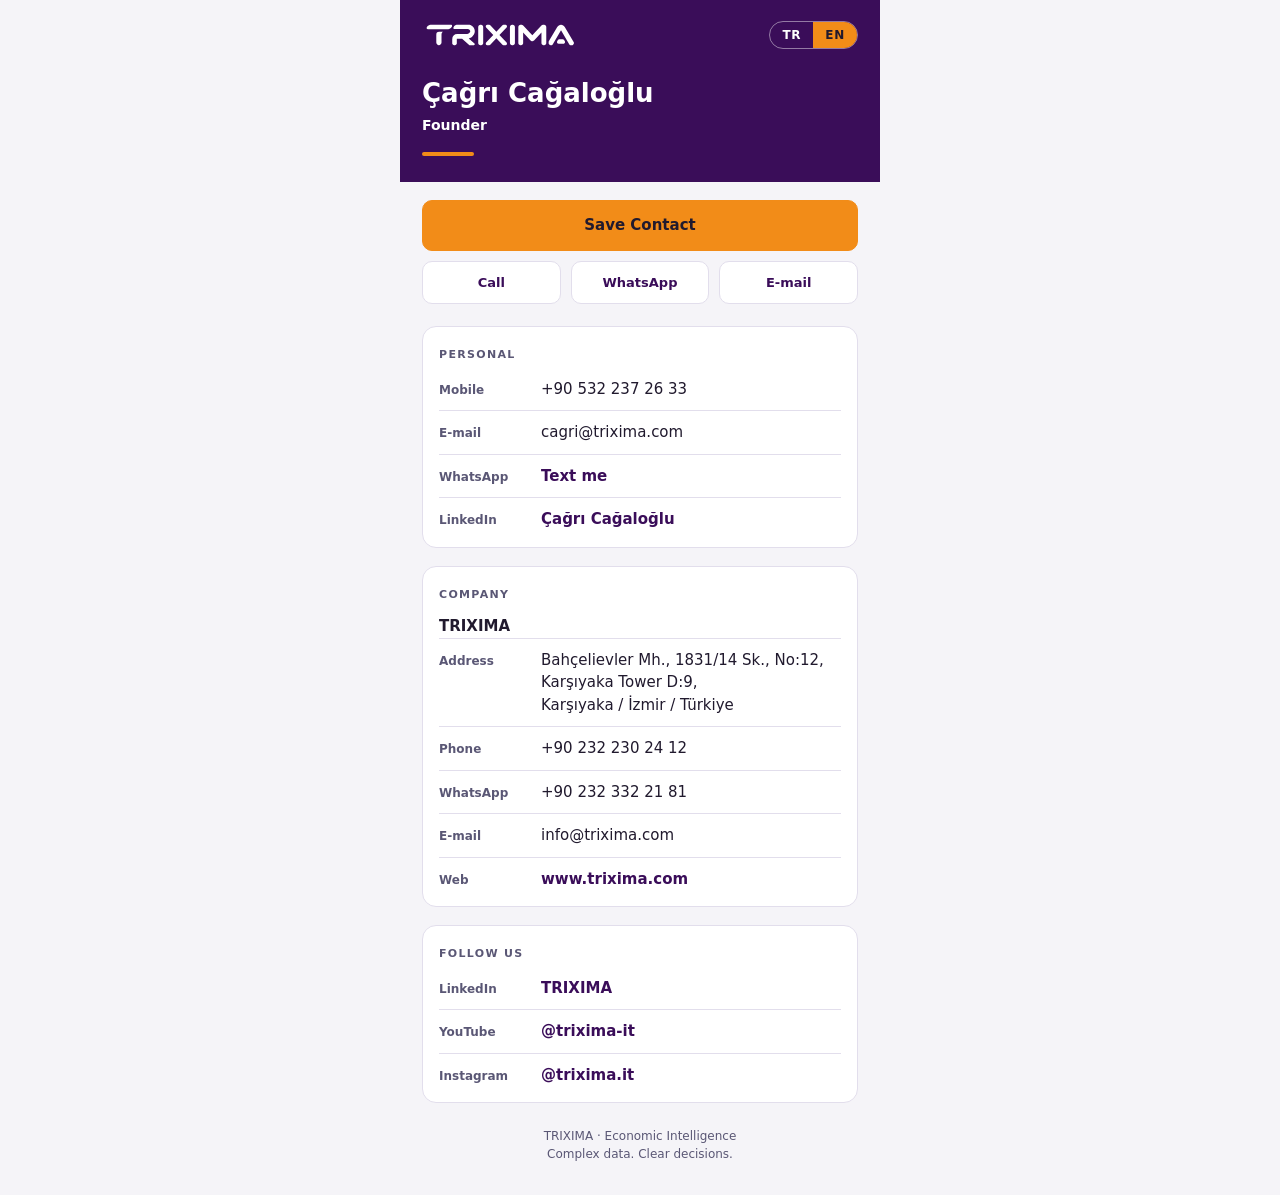
==== cc/index.html @ 0c53643c "Add /cc digital business card page, vCard and card QR Co-Authored-By: Claude Sonnet 5.5 <noreply@ant" ====
<!doctype html>
<html lang="tr">
<head>
<meta charset="utf-8">
<meta name="viewport" content="width=device-width, initial-scale=1, viewport-fit=cover">
<title>Çağrı Cağaloğlu | TRIXIMA</title>
<meta name="description" content="Çağrı Cağaloğlu, TRIXIMA dijital kartviziti.">
<meta name="robots" content="noindex, nofollow, noimageindex, noarchive, nosnippet, notranslate">
<meta name="googlebot" content="noindex, nofollow, noimageindex, noarchive, nosnippet">
<meta name="referrer" content="no-referrer">
<meta name="theme-color" content="#3A0D59">
<link rel="icon" href="../assets/favicon.svg" type="image/svg+xml">
<link rel="apple-touch-icon" href="../assets/apple-touch-icon.png">
<style>
:root{--purple:#3A0D59;--orange:#F28C18;--teal:#19B0A4;--bg:#F5F4F8;--card:#FFFFFF;--ink:#211A2E;--slate:#5A5775;--line:#E2DEEC;--link:#3A0D59;color-scheme:light}
@media (prefers-color-scheme:dark){:root{--bg:#150B20;--card:#22152F;--ink:#F1EEF6;--slate:#B9B2CC;--line:#3A2A4D;--link:#E4D6F2;color-scheme:dark}}
*{box-sizing:border-box;margin:0}
body{background:var(--bg);color:var(--ink);font:15px/1.5 system-ui,-apple-system,"Segoe UI",Roboto,Helvetica,Arial,sans-serif;padding-bottom:env(safe-area-inset-bottom,0)}
.wrap{max-width:480px;margin:0 auto;padding:0 0 32px}
header{background:var(--purple);color:#fff;padding:calc(20px + env(safe-area-inset-top,0)) 22px 26px;position:relative}
.top{display:flex;justify-content:space-between;align-items:center;gap:12px}
header img{height:30px;width:auto;display:block}
.lang{display:flex;border:1px solid rgba(255,255,255,.45);border-radius:999px;overflow:hidden}
.lang button{font:600 12px system-ui,sans-serif;letter-spacing:.06em;color:#fff;background:none;border:0;padding:6px 12px;cursor:pointer}
.lang button[aria-pressed="true"]{background:var(--orange);color:#211A2E}
h1{font-size:26px;line-height:1.2;margin-top:28px;font-weight:700}
.role{margin-top:6px;font-size:14px;color:#E4D6F2}
.role b{color:#fff;font-weight:600}
.bar{height:4px;background:var(--orange);width:52px;border-radius:2px;margin-top:16px}
.actions{display:grid;grid-template-columns:repeat(3,1fr);gap:10px;padding:18px 22px 4px}
.actions a{display:block;text-align:center;text-decoration:none;font-weight:600;font-size:13px;padding:11px 6px;border-radius:10px;border:1px solid var(--line);background:var(--card);color:var(--link)}
.actions a.main{grid-column:1/-1;background:var(--orange);border-color:var(--orange);color:#211A2E;font-size:15px;padding:13px}
section{margin:18px 22px 0;background:var(--card);border:1px solid var(--line);border-radius:14px;padding:6px 16px}
h2{font-size:11px;letter-spacing:.12em;text-transform:uppercase;color:var(--slate);margin:14px 0 4px;font-weight:700}
.row{display:grid;grid-template-columns:92px 1fr;gap:10px;padding:10px 0;border-top:1px solid var(--line);align-items:baseline}
.row:first-of-type{border-top:0}
.row>span{font-size:12px;font-weight:700;color:var(--slate)}
.row a,.row div{color:var(--ink);text-decoration:none;overflow-wrap:anywhere}
.row a.lk{color:var(--link);font-weight:600}
.co{font-weight:700;padding-top:8px}
footer{text-align:center;color:var(--slate);font-size:12px;margin:24px 22px 0}
[data-l]{display:none}
html[lang=tr] [data-l=tr],html[lang=en] [data-l=en]{display:revert}
a:focus-visible,button:focus-visible{outline:3px solid var(--orange);outline-offset:2px}
</style>
</head>
<body>
<div class="wrap">
<header>
  <div class="top">
    <a href="https://trixima.com/"><img src="../assets/logo-white.svg" alt="TRIXIMA"></a>
    <div class="lang" role="group" aria-label="Language"><button id="b-tr" aria-pressed="true">TR</button><button id="b-en" aria-pressed="false">EN</button></div>
  </div>
  <h1>Çağrı Cağaloğlu</h1>
  <div class="role"><b>Founder</b> <span data-l="tr">· Kurucu</span></div>
  <div class="bar"></div>
</header>

<div class="actions">
  <a class="main" href="../assets/cc.vcf"><span data-l="tr">Kişiyi Kaydet</span><span data-l="en">Save Contact</span></a>
  <a href="tel:+905322372633"><span data-l="tr">Ara</span><span data-l="en">Call</span></a>
  <a href="https://wa.me/905322372633">WhatsApp</a>
  <a href="mailto:cagri@trixima.com">E-mail</a>
</div>

<section>
  <h2><span data-l="tr">Kişisel</span><span data-l="en">Personal</span></h2>
  <div class="row"><span>Mobile</span><a href="tel:+905322372633">+90 532 237 26 33</a></div>
  <div class="row"><span>E-mail</span><a href="mailto:cagri@trixima.com">cagri@trixima.com</a></div>
  <div class="row"><span>WhatsApp</span><a class="lk" href="https://wa.me/905322372633"><span data-l="tr">Mesaj gönder</span><span data-l="en">Text me</span></a></div>
  <div class="row"><span>LinkedIn</span><a class="lk" href="https://www.linkedin.com/in/cagricc">Çağrı Cağaloğlu</a></div>
</section>

<section>
  <h2><span data-l="tr">Şirket</span><span data-l="en">Company</span></h2>
  <div class="co">TRIXIMA</div>
  <div class="row"><span><span data-l="tr">Adres</span><span data-l="en">Address</span></span><a href="https://www.google.com/maps/search/?api=1&query=Bah%C3%A7elievler+Mh.+1831%2F14+Sk.+No%3A12+Kar%C5%9F%C4%B1yaka+%C4%B0zmir">Bahçelievler Mh., 1831/14 Sk., No:12,<br>Karşıyaka Tower D:9,<br>Karşıyaka / İzmir / Türkiye</a></div>
  <div class="row"><span><span data-l="tr">Telefon</span><span data-l="en">Phone</span></span><a href="tel:+902322302412">+90 232 230 24 12</a></div>
  <div class="row"><span>WhatsApp</span><a href="https://wa.me/902323322181">+90 232 332 21 81</a></div>
  <div class="row"><span>E-mail</span><a href="mailto:info@trixima.com">info@trixima.com</a></div>
  <div class="row"><span>Web</span><a class="lk" href="https://trixima.com/">www.trixima.com</a></div>
</section>

<section>
  <h2><span data-l="tr">Bizi takip edin</span><span data-l="en">Follow us</span></h2>
  <div class="row"><span>LinkedIn</span><a class="lk" href="https://www.linkedin.com/company/trixima/">TRIXIMA</a></div>
  <div class="row"><span>YouTube</span><a class="lk" href="https://www.youtube.com/@trixima-it">@trixima-it</a></div>
  <div class="row"><span>Instagram</span><a class="lk" href="https://www.instagram.com/trixima.it/">@trixima.it</a></div>
</section>

<footer>TRIXIMA · Economic Intelligence<br>Complex data. Clear decisions.</footer>
</div>
<script>
(function(){
  var h=document.documentElement,tr=document.getElementById('b-tr'),en=document.getElementById('b-en');
  function set(l){h.lang=l;tr.setAttribute('aria-pressed',l==='tr');en.setAttribute('aria-pressed',l==='en');}
  tr.onclick=function(){set('tr')};en.onclick=function(){set('en')};
  var n=(navigator.language||'tr').toLowerCase();set(n.indexOf('tr')===0?'tr':'en');
})();
</script>
</body>
</html>
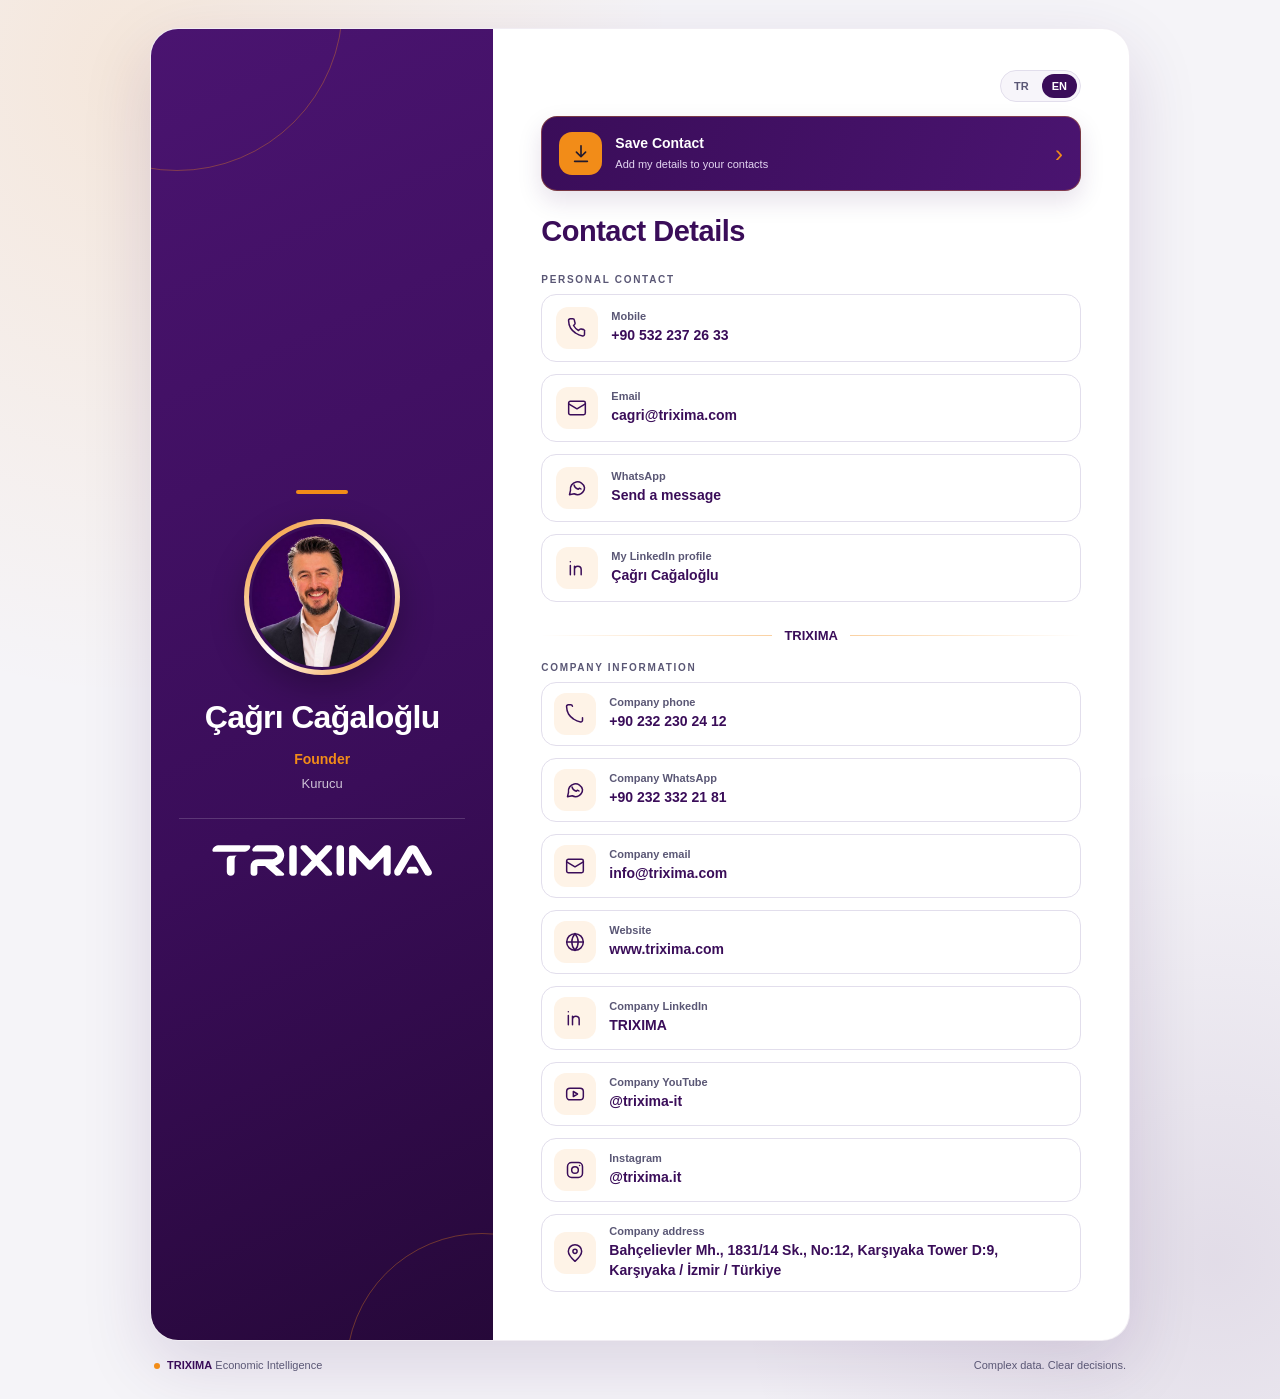
==== commit 32c5df06: "Rebuild /cc card from the Unitis card source in TRIXIMA colours Co-Authored-By: Claude Sonnet 5.5 <n" ====
--- a/cc/index.html
+++ b/cc/index.html
@@ -1,102 +1,118 @@
-<!doctype html>
+<!DOCTYPE html>
 <html lang="tr">
 <head>
-<meta charset="utf-8">
+<meta charset="UTF-8">
 <meta name="viewport" content="width=device-width, initial-scale=1, viewport-fit=cover">
-<title>Çağrı Cağaloğlu | TRIXIMA</title>
-<meta name="description" content="Çağrı Cağaloğlu, TRIXIMA dijital kartviziti.">
+<meta name="theme-color" content="#3A0D59">
 <meta name="robots" content="noindex, nofollow, noimageindex, noarchive, nosnippet, notranslate">
 <meta name="googlebot" content="noindex, nofollow, noimageindex, noarchive, nosnippet">
 <meta name="referrer" content="no-referrer">
-<meta name="theme-color" content="#3A0D59">
-<link rel="icon" href="../assets/favicon.svg" type="image/svg+xml">
-<link rel="apple-touch-icon" href="../assets/apple-touch-icon.png">
+<meta name="description" content="Çağrı Cağaloğlu, TRIXIMA dijital kartviziti.">
+<title>Çağrı Cağaloğlu | TRIXIMA</title><link rel="icon" href="/assets/favicon.svg" type="image/svg+xml"><link rel="apple-touch-icon" href="/assets/apple-touch-icon.png">
 <style>
-:root{--purple:#3A0D59;--orange:#F28C18;--teal:#19B0A4;--bg:#F5F4F8;--card:#FFFFFF;--ink:#211A2E;--slate:#5A5775;--line:#E2DEEC;--link:#3A0D59;color-scheme:light}
-@media (prefers-color-scheme:dark){:root{--bg:#150B20;--card:#22152F;--ink:#F1EEF6;--slate:#B9B2CC;--line:#3A2A4D;--link:#E4D6F2;color-scheme:dark}}
-*{box-sizing:border-box;margin:0}
-body{background:var(--bg);color:var(--ink);font:15px/1.5 system-ui,-apple-system,"Segoe UI",Roboto,Helvetica,Arial,sans-serif;padding-bottom:env(safe-area-inset-bottom,0)}
-.wrap{max-width:480px;margin:0 auto;padding:0 0 32px}
-header{background:var(--purple);color:#fff;padding:calc(20px + env(safe-area-inset-top,0)) 22px 26px;position:relative}
-.top{display:flex;justify-content:space-between;align-items:center;gap:12px}
-header img{height:30px;width:auto;display:block}
-.lang{display:flex;border:1px solid rgba(255,255,255,.45);border-radius:999px;overflow:hidden}
-.lang button{font:600 12px system-ui,sans-serif;letter-spacing:.06em;color:#fff;background:none;border:0;padding:6px 12px;cursor:pointer}
-.lang button[aria-pressed="true"]{background:var(--orange);color:#211A2E}
-h1{font-size:26px;line-height:1.2;margin-top:28px;font-weight:700}
-.role{margin-top:6px;font-size:14px;color:#E4D6F2}
-.role b{color:#fff;font-weight:600}
-.bar{height:4px;background:var(--orange);width:52px;border-radius:2px;margin-top:16px}
-.actions{display:grid;grid-template-columns:repeat(3,1fr);gap:10px;padding:18px 22px 4px}
-.actions a{display:block;text-align:center;text-decoration:none;font-weight:600;font-size:13px;padding:11px 6px;border-radius:10px;border:1px solid var(--line);background:var(--card);color:var(--link)}
-.actions a.main{grid-column:1/-1;background:var(--orange);border-color:var(--orange);color:#211A2E;font-size:15px;padding:13px}
-section{margin:18px 22px 0;background:var(--card);border:1px solid var(--line);border-radius:14px;padding:6px 16px}
-h2{font-size:11px;letter-spacing:.12em;text-transform:uppercase;color:var(--slate);margin:14px 0 4px;font-weight:700}
-.row{display:grid;grid-template-columns:92px 1fr;gap:10px;padding:10px 0;border-top:1px solid var(--line);align-items:baseline}
-.row:first-of-type{border-top:0}
-.row>span{font-size:12px;font-weight:700;color:var(--slate)}
-.row a,.row div{color:var(--ink);text-decoration:none;overflow-wrap:anywhere}
-.row a.lk{color:var(--link);font-weight:600}
-.co{font-weight:700;padding-top:8px}
-footer{text-align:center;color:var(--slate);font-size:12px;margin:24px 22px 0}
-[data-l]{display:none}
-html[lang=tr] [data-l=tr],html[lang=en] [data-l=en]{display:revert}
-a:focus-visible,button:focus-visible{outline:3px solid var(--orange);outline-offset:2px}
+:root{--purple:#3A0D59;--orange:#F28C18;--gray:#5A5775;--ink:#211A2E;--muted:#5A5775;--line:#E2DEEC;--wash:#F5F4F8}
+*{box-sizing:border-box}body{margin:0;min-height:100vh;padding:28px 16px;display:flex;align-items:center;justify-content:center;font-family:Inter,-apple-system,BlinkMacSystemFont,"Segoe UI",Roboto,Arial,sans-serif;color:var(--ink);background:radial-gradient(ellipse at 10% 5%,rgba(242,140,24,.13),transparent 34rem),radial-gradient(ellipse at 95% 90%,rgba(58,13,89,.10),transparent 30rem),var(--wash)}a{color:inherit}.page{width:100%;max-width:980px}.card{display:grid;grid-template-columns:minmax(260px,35%) 1fr;overflow:hidden;background:#fff;border:1px solid rgba(58,13,89,.07);border-radius:28px;box-shadow:0 24px 70px rgba(58,13,89,.14)}
+.profile{position:relative;isolation:isolate;display:flex;flex-direction:column;align-items:center;justify-content:center;padding:42px 28px 30px;text-align:center;color:#fff;background:linear-gradient(155deg,#4A1470 0%,var(--purple) 58%,#260839 100%);overflow:hidden}
+.profile:before,.profile:after{content:"";position:absolute;border:1px solid rgba(242,140,24,.34);border-radius:50%;z-index:-1}.profile:before{width:330px;height:330px;top:-190px;left:-140px}.profile:after{width:270px;height:270px;bottom:-165px;right:-125px}
+.accent{width:52px;height:4px;border-radius:9px;background:var(--orange);margin:0 auto 25px}.portrait-wrap{width:156px;height:156px;padding:5px;border-radius:50%;background:linear-gradient(140deg,#F28C18,#fff 55%,#F28C18);box-shadow:0 12px 34px #0004;margin-bottom:24px}.portrait{background-image:url(/assets/cc.jpg)!important;background-position:center;background-size:cover;background-repeat:no-repeat;-webkit-user-select:none;user-select:none;-webkit-touch-callout:none;pointer-events:none;width:100%;height:100%;display:block;object-fit:cover;border-radius:50%;border:3px solid var(--purple);background-color:#E2DEEC}
+h1{margin:0;font-size:clamp(25px,3vw,32px);line-height:1.15;letter-spacing:-.7px;font-weight:750}.role{margin:13px 0 4px;color:#F28C18;font-size:14px;font-weight:700;line-height:1.5}.role-tr{margin:0;color:#ffffffbf;font-size:13px;line-height:1.5}.company{margin-top:25px;padding-top:19px;border-top:1px solid #ffffff2b;width:100%}.brand-logo{display:block;width:min(100%,235px);height:auto;max-height:66px;object-fit:contain;margin:0 auto 8px}
+.details{padding:clamp(26px,4.2vw,48px);display:flex;flex-direction:column;justify-content:center;position:relative}.topbar{display:flex;justify-content:flex-end;align-items:center;margin:-7px 0 14px}.lang-switch{display:inline-flex;align-items:center;gap:3px;padding:3px;border:1px solid #E2DEEC;border-radius:999px;background:#F7F5FA}.lang-switch button{border:0;border-radius:999px;padding:6px 10px;background:transparent;color:#5A5775;font-size:11px;font-weight:800;cursor:pointer}.lang-switch button[aria-pressed="true"]{background:#3A0D59;color:#fff}.save-card{display:flex;align-items:center;gap:13px;width:100%;margin:0 0 24px;padding:15px 17px;border:1px solid #F28C1855;border-radius:16px;background:linear-gradient(110deg,#3A0D59,#4A1470);color:#fff;text-decoration:none;box-shadow:0 10px 25px #3A0D5920;transition:transform .18s,box-shadow .18s}.save-card:hover{transform:translateY(-2px);box-shadow:0 14px 30px #3A0D592e}.save-icon{width:43px;height:43px;flex:0 0 43px;border-radius:13px;display:grid;place-items:center;background:#F28C18;color:#211A2E}.save-icon svg{width:22px;height:22px;fill:none;stroke:currentColor;stroke-width:1.8;stroke-linecap:round;stroke-linejoin:round}.save-copy{flex:1;min-width:0;display:flex;flex-direction:column;align-items:flex-start;gap:4px}.save-title{display:block;font-size:14px;font-weight:800;line-height:1.35}.save-subtitle{display:block;margin-top:0;font-size:11px;color:#E4D6F2;line-height:1.4}.save-arrow{font-size:24px;color:#F28C18}.eyebrow{color:#3A0D59;font-size:11px;font-weight:800;letter-spacing:2px;text-transform:uppercase;margin:0 0 10px}h2{color:var(--purple);margin:0 0 24px;font-size:clamp(22px,2.7vw,29px);letter-spacing:-.5px}
+.section-kicker{margin:2px 0 9px;color:#5A5775;font-size:10px;font-weight:800;letter-spacing:1.7px;text-transform:uppercase}.company-divider{display:flex;align-items:center;gap:12px;margin:26px 0 17px;color:#3A0D59;font-size:13px;font-weight:800}.company-divider span{height:1px;flex:1;background:linear-gradient(90deg,transparent,#F28C1866)}.company-divider span:last-child{background:linear-gradient(90deg,#F28C1866,transparent)}.company-list .contact{padding:10px 12px}.contact-list{display:grid;gap:12px}.contact{display:grid;grid-template-columns:42px 1fr;gap:13px;align-items:center;padding:12px 14px;border:1px solid var(--line);border-radius:15px;text-decoration:none;min-width:0;transition:border-color .18s,transform .18s,background .18s;background:#fff}.contact:hover{border-color:#F28C1899;background:#FFFBF6;transform:translateY(-1px)}
+.icon{width:42px;height:42px;border-radius:12px;display:grid;place-items:center;color:#3A0D59;background:#F28C181a}.icon svg{width:20px;height:20px;fill:none;stroke:currentColor;stroke-width:1.8;stroke-linecap:round;stroke-linejoin:round}.label{display:block;margin-bottom:3px;color:var(--muted);font-size:11px;font-weight:650}.value{display:block;color:var(--purple);font-size:14px;font-weight:650;line-height:1.45;overflow-wrap:anywhere}
+.actions{display:grid;grid-template-columns:1fr 1fr;gap:11px;margin-top:20px}.single-action{grid-template-columns:minmax(0,260px);justify-content:start}.single-action .btn{width:100%}.btn{min-height:48px;display:inline-flex;align-items:center;justify-content:center;gap:9px;border-radius:13px;padding:12px 15px;text-decoration:none;text-align:center;font-size:13px;font-weight:750;border:1px solid var(--purple);transition:transform .18s,box-shadow .18s}.btn:hover{transform:translateY(-1px);box-shadow:0 8px 18px #3A0D591f}.primary{color:#fff;background:var(--purple)}.secondary{color:var(--purple);background:#fff}.btn svg{width:17px;height:17px;fill:none;stroke:currentColor;stroke-width:1.8;stroke-linecap:round;stroke-linejoin:round}.foot{display:flex;justify-content:space-between;align-items:center;gap:12px;padding:18px 4px 0;color:#5A5775;font-size:11px}.foot strong{color:var(--purple)}.dot{display:inline-block;width:6px;height:6px;background:var(--orange);border-radius:50%;margin-right:7px;vertical-align:middle}
+@media print{body{display:none}}
+@media(max-width:680px){body{padding:14px 10px;align-items:flex-start}.card{grid-template-columns:1fr;border-radius:22px}.profile{padding:30px 24px 27px}.accent{margin-bottom:20px}.portrait-wrap{width:132px;height:132px;margin-bottom:18px}.company{max-width:330px;margin-top:19px;padding-top:15px}.details{padding:22px 20px 24px}.topbar{margin:0 0 12px}.save-card{margin-bottom:22px;padding:13px 14px}h2{margin-bottom:18px}.contact-list{gap:9px}.contact{padding:10px 11px;grid-template-columns:39px 1fr;gap:11px}.icon{width:39px;height:39px;border-radius:11px}.value{font-size:13px}.actions{grid-template-columns:1fr}.single-action{grid-template-columns:1fr}.company-divider{margin:22px 0 15px}.foot{padding:14px 3px 0;flex-direction:column;align-items:flex-start}}
+@media(prefers-reduced-motion:reduce){*{scroll-behavior:auto!important;transition:none!important}}
 </style>
 </head>
 <body>
-<div class="wrap">
-<header>
-  <div class="top">
-    <a href="https://trixima.com/"><img src="../assets/logo-white.svg" alt="TRIXIMA"></a>
-    <div class="lang" role="group" aria-label="Language"><button id="b-tr" aria-pressed="true">TR</button><button id="b-en" aria-pressed="false">EN</button></div>
-  </div>
-  <h1>Çağrı Cağaloğlu</h1>
-  <div class="role"><b>Founder</b> <span data-l="tr">· Kurucu</span></div>
-  <div class="bar"></div>
-</header>
+<main class="page">
+<article class="card" aria-label="Çağrı Cağaloğlu dijital kartvizit">
+<section class="profile">
+<div class="accent"></div>
+<div class="portrait-wrap"><div class="portrait" role="img" aria-label="Çağrı Cağaloğlu"></div></div>
+<h1>Çağrı Cağaloğlu</h1>
+<p class="role">Founder</p>
+<p class="role-tr">Kurucu</p>
+<div class="company"><img class="brand-logo" src="/assets/logo-white.svg" draggable="false" alt="TRIXIMA"></div>
+</section>
+<section class="details">
+<div class="topbar"><div class="lang-switch" role="group" aria-label="Language"><button type="button" id="lang-tr" aria-pressed="true">TR</button><button type="button" id="lang-en" aria-pressed="false">EN</button></div></div>
+<a class="save-card" href="/assets/cc.vcf" download="cc.vcf"><span class="save-icon"><svg viewBox="0 0 24 24" aria-hidden="true"><path d="M12 3v12m-5-5 5 5 5-5M5 20h14"/></svg></span><span class="save-copy"><span class="save-title" data-i18n="saveTitle">Kişiyi Kaydet</span><span class="save-subtitle" data-i18n="saveSubtitle">İletişim bilgilerini rehberine ekle</span></span><span class="save-arrow" aria-hidden="true">›</span></a>
+<h2 data-i18n="contactHeading">İletişim Bilgilerim</h2>
+<div class="section-kicker" data-i18n="personalSection">Kişisel iletişim</div>
+<div class="contact-list">
+<a class="contact" href="tel:+905322372633"><span class="icon"><svg viewBox="0 0 24 24"><path d="M21 16.5v3a2 2 0 0 1-2.2 2A19.8 19.8 0 0 1 10.2 18a19.4 19.4 0 0 1-6-6A19.8 19.8 0 0 1 1.9 3.2 2 2 0 0 1 3.9 1h3a2 2 0 0 1 2 1.7c.1 1 .4 2 .7 2.9a2 2 0 0 1-.5 2.1L7.8 9a16 16 0 0 0 6 6l1.3-1.3a2 2 0 0 1 2.1-.5c.9.3 1.9.6 2.9.7a2 2 0 0 1 .9 2.6Z"/></svg></span><span><span class="label" data-i18n="mobile">Cep telefonu</span><span class="value">+90 532 237 26 33</span></span></a>
+<a class="contact" href="mailto:cagri@trixima.com"><span class="icon"><svg viewBox="0 0 24 24"><rect x="2" y="4" width="20" height="16" rx="2"/><path d="m22 7-10 6L2 7"/></svg></span><span><span class="label" data-i18n="email">E-posta</span><span class="value">cagri@trixima.com</span></span></a>
+<a class="contact" href="https://wa.me/905322372633" target="_blank" rel="noopener noreferrer"><span class="icon"><svg viewBox="0 0 24 24"><path d="M21 11.5a8.4 8.4 0 0 1-12.4 7.4L3 20l1.2-5.2A8.5 8.5 0 1 1 21 11.5Z"/><path d="M8.5 8.5c.6 2.5 2.5 4.4 5 5l1.2-1.2 2 .8"/></svg></span><span><span class="label" data-i18n="whatsapp">WhatsApp</span><span class="value" data-i18n="whatsappValue">Mesaj gönder</span></span></a>
 
-<div class="actions">
-  <a class="main" href="../assets/cc.vcf"><span data-l="tr">Kişiyi Kaydet</span><span data-l="en">Save Contact</span></a>
-  <a href="tel:+905322372633"><span data-l="tr">Ara</span><span data-l="en">Call</span></a>
-  <a href="https://wa.me/905322372633">WhatsApp</a>
-  <a href="mailto:cagri@trixima.com">E-mail</a>
+<a class="contact" href="https://www.linkedin.com/in/cagricc" target="_blank" rel="noopener noreferrer"><span class="icon"><svg viewBox="0 0 24 24"><path d="M4 9v11M4 4.5v.1M9 20v-6.2a4 4 0 0 1 8 0V20M9 10v10M17 14v6"/></svg></span><span><span class="label" data-i18n="personalLinkedin">LinkedIn profilim</span><span class="value">Çağrı Cağaloğlu</span></span></a>
 </div>
 
-<section>
-  <h2><span data-l="tr">Kişisel</span><span data-l="en">Personal</span></h2>
-  <div class="row"><span>Mobile</span><a href="tel:+905322372633">+90 532 237 26 33</a></div>
-  <div class="row"><span>E-mail</span><a href="mailto:cagri@trixima.com">cagri@trixima.com</a></div>
-  <div class="row"><span>WhatsApp</span><a class="lk" href="https://wa.me/905322372633"><span data-l="tr">Mesaj gönder</span><span data-l="en">Text me</span></a></div>
-  <div class="row"><span>LinkedIn</span><a class="lk" href="https://www.linkedin.com/in/cagricc">Çağrı Cağaloğlu</a></div>
+<div class="company-divider"><span></span><strong data-i18n="companyHeading">TRIXIMA</strong><span></span></div>
+<div class="section-kicker" data-i18n="companySection">Şirket bilgileri</div>
+<div class="contact-list company-list">
+<a class="contact" href="tel:+902322302412"><span class="icon"><svg viewBox="0 0 24 24"><path d="M21 16.5v3a2 2 0 0 1-2.2 2A19.8 19.8 0 0 1 10.2 18a19.4 19.4 0 0 1-6-6A19.8 19.8 0 0 1 1.9 3.2 2 2 0 0 1 3.9 1h3a2 2 0 0 1 2 1.7"/></svg></span><span><span class="label" data-i18n="companyPhone">Şirket telefonu</span><span class="value">+90 232 230 24 12</span></span></a>
+<a class="contact" href="https://wa.me/902323322181" target="_blank" rel="noopener noreferrer"><span class="icon"><svg viewBox="0 0 24 24"><path d="M21 11.5a8.4 8.4 0 0 1-12.4 7.4L3 20l1.2-5.2A8.5 8.5 0 1 1 21 11.5Z"/><path d="M8.5 8.5c.6 2.5 2.5 4.4 5 5l1.2-1.2 2 .8"/></svg></span><span><span class="label" data-i18n="companyWhatsapp">Şirket WhatsApp</span><span class="value">+90 232 332 21 81</span></span></a>
+<a class="contact" href="mailto:info@trixima.com"><span class="icon"><svg viewBox="0 0 24 24"><rect x="2" y="4" width="20" height="16" rx="2"/><path d="m22 7-10 6L2 7"/></svg></span><span><span class="label" data-i18n="companyEmail">Şirket e-posta</span><span class="value">info@trixima.com</span></span></a>
+<a class="contact" href="https://trixima.com/" target="_blank" rel="noopener noreferrer"><span class="icon"><svg viewBox="0 0 24 24"><circle cx="12" cy="12" r="10"/><path d="M2 12h20M12 2a15 15 0 0 1 0 20M12 2a15 15 0 0 0 0 20"/></svg></span><span><span class="label" data-i18n="website">Web sitesi</span><span class="value">www.trixima.com</span></span></a>
+<a class="contact" href="https://www.linkedin.com/company/trixima/" target="_blank" rel="noopener noreferrer"><span class="icon"><svg viewBox="0 0 24 24"><path d="M4 9v11M4 4.5v.1M9 20v-6.2a4 4 0 0 1 8 0V20M9 10v10M17 14v6"/></svg></span><span><span class="label" data-i18n="companyLinkedin">Şirket LinkedIn</span><span class="value">TRIXIMA</span></span></a>
+<a class="contact" href="https://www.youtube.com/@trixima-it" target="_blank" rel="noopener noreferrer"><span class="icon"><svg viewBox="0 0 24 24"><rect x="2" y="5" width="20" height="14" rx="4"/><path d="m10 9 5 3-5 3z"/></svg></span><span><span class="label" data-i18n="companyYoutube">Şirket YouTube</span><span class="value">@trixima-it</span></span></a>
+<a class="contact" href="https://www.instagram.com/trixima.it/" target="_blank" rel="noopener noreferrer"><span class="icon"><svg viewBox="0 0 24 24"><rect x="3" y="3" width="18" height="18" rx="5"/><circle cx="12" cy="12" r="4"/><path d="M17.5 6.5v.01"/></svg></span><span><span class="label" data-i18n="companyInstagram">Instagram</span><span class="value">@trixima.it</span></span></a>
+<a class="contact" href="https://www.google.com/maps/search/?api=1&amp;query=Bah%C3%A7elievler+Mh.+1831%2F14+Sk.+No%3A12+Kar%C5%9F%C4%B1yaka+Tower+D%3A9+Kar%C5%9F%C4%B1yaka+%C4%B0zmir+Turkiye" target="_blank" rel="noopener noreferrer"><span class="icon"><svg viewBox="0 0 24 24"><path d="M20 10c0 5-8 12-8 12S4 15 4 10a8 8 0 1 1 16 0Z"/><circle cx="12" cy="10" r="2.5"/></svg></span><span><span class="label" data-i18n="companyAddress">Şirket adresi</span><span class="value" data-i18n="addressValue">Bahçelievler Mh., 1831/14 Sk., No:12, Karşıyaka Tower D:9, Karşıyaka / İzmir / Türkiye</span></span></a>
+</div>
+
 </section>
+</article>
+<footer class="foot"><span><span class="dot"></span><strong>TRIXIMA</strong> Economic Intelligence</span><span>Complex data. Clear decisions.</span></footer>
+</main>
 
-<section>
-  <h2><span data-l="tr">Şirket</span><span data-l="en">Company</span></h2>
-  <div class="co">TRIXIMA</div>
-  <div class="row"><span><span data-l="tr">Adres</span><span data-l="en">Address</span></span><a href="https://www.google.com/maps/search/?api=1&query=Bah%C3%A7elievler+Mh.+1831%2F14+Sk.+No%3A12+Kar%C5%9F%C4%B1yaka+%C4%B0zmir">Bahçelievler Mh., 1831/14 Sk., No:12,<br>Karşıyaka Tower D:9,<br>Karşıyaka / İzmir / Türkiye</a></div>
-  <div class="row"><span><span data-l="tr">Telefon</span><span data-l="en">Phone</span></span><a href="tel:+902322302412">+90 232 230 24 12</a></div>
-  <div class="row"><span>WhatsApp</span><a href="https://wa.me/902323322181">+90 232 332 21 81</a></div>
-  <div class="row"><span>E-mail</span><a href="mailto:info@trixima.com">info@trixima.com</a></div>
-  <div class="row"><span>Web</span><a class="lk" href="https://trixima.com/">www.trixima.com</a></div>
-</section>
 
-<section>
-  <h2><span data-l="tr">Bizi takip edin</span><span data-l="en">Follow us</span></h2>
-  <div class="row"><span>LinkedIn</span><a class="lk" href="https://www.linkedin.com/company/trixima/">TRIXIMA</a></div>
-  <div class="row"><span>YouTube</span><a class="lk" href="https://www.youtube.com/@trixima-it">@trixima-it</a></div>
-  <div class="row"><span>Instagram</span><a class="lk" href="https://www.instagram.com/trixima.it/">@trixima.it</a></div>
-</section>
-
-<footer>TRIXIMA · Economic Intelligence<br>Complex data. Clear decisions.</footer>
-</div>
 <script>
-(function(){
-  var h=document.documentElement,tr=document.getElementById('b-tr'),en=document.getElementById('b-en');
-  function set(l){h.lang=l;tr.setAttribute('aria-pressed',l==='tr');en.setAttribute('aria-pressed',l==='en');}
-  tr.onclick=function(){set('tr')};en.onclick=function(){set('en')};
-  var n=(navigator.language||'tr').toLowerCase();set(n.indexOf('tr')===0?'tr':'en');
+(function () {
+  const translations = {
+    tr: {
+      saveTitle: "Kişiyi Kaydet", saveSubtitle: "İletişim bilgilerini rehberine ekle",
+      contactHeading: "İletişim Bilgilerim", personalSection: "Kişisel iletişim",
+      mobile: "Cep telefonu", email: "E-posta", whatsapp: "WhatsApp", whatsappValue: "Mesaj gönder",
+      personalLinkedin: "Kişisel LinkedIn", companyWhatsapp: "Şirket WhatsApp", companyInstagram: "Instagram",
+      companyHeading: "TRIXIMA", companySection: "Şirket bilgileri",
+      companyPhone: "Şirket telefonu", companyEmail: "Şirket e-posta", website: "Web sitesi",
+      companyLinkedin: "Şirket LinkedIn", companyYoutube: "Şirket YouTube", companyAddress: "Şirket adresi",
+      addressValue: "Bahçelievler Mh., 1831/14 Sk., No:12, Karşıyaka Tower D:9, Karşıyaka / İzmir / Türkiye"
+    },
+    en: {
+      saveTitle: "Save Contact", saveSubtitle: "Add my details to your contacts",
+      contactHeading: "Contact Details", personalSection: "Personal contact",
+      mobile: "Mobile", email: "Email", whatsapp: "WhatsApp", whatsappValue: "Send a message",
+      personalLinkedin: "My LinkedIn profile", companyWhatsapp: "Company WhatsApp", companyInstagram: "Instagram",
+      companyHeading: "TRIXIMA", companySection: "Company information",
+      companyPhone: "Company phone", companyEmail: "Company email", website: "Website",
+      companyLinkedin: "Company LinkedIn", companyYoutube: "Company YouTube", companyAddress: "Company address",
+      addressValue: "Bahçelievler Mh., 1831/14 Sk., No:12, Karşıyaka Tower D:9, Karşıyaka / İzmir / Türkiye"
+    }
+  };
+  function setLanguage(lang) {
+    const dict = translations[lang] || translations.en;
+    document.documentElement.lang = lang;
+    document.querySelectorAll("[data-i18n]").forEach(el => {
+      const key = el.getAttribute("data-i18n");
+      if (dict[key]) el.textContent = dict[key];
+    });
+    document.getElementById("lang-tr").setAttribute("aria-pressed", String(lang === "tr"));
+    document.getElementById("lang-en").setAttribute("aria-pressed", String(lang === "en"));
+    try { localStorage.setItem("trixima-card-lang", lang); } catch(e) {}
+  }
+  let initial = (navigator.language || navigator.userLanguage || "en").toLowerCase().startsWith("tr") ? "tr" : "en";
+  try {
+    const saved = localStorage.getItem("trixima-card-lang");
+    if (saved === "tr" || saved === "en") initial = saved;
+  } catch(e) {}
+  document.getElementById("lang-tr").addEventListener("click", () => setLanguage("tr"));
+  document.getElementById("lang-en").addEventListener("click", () => setLanguage("en"));
+  setLanguage(initial);
 })();
 </script>
-</body>
-</html>
+
+<script>document.addEventListener("contextmenu",function(e){e.preventDefault()});document.addEventListener("dragstart",function(e){e.preventDefault()});document.addEventListener("keydown",function(e){if((e.ctrlKey||e.metaKey)&&/^[sp]$/i.test(e.key))e.preventDefault()});</script>
+</body></html>
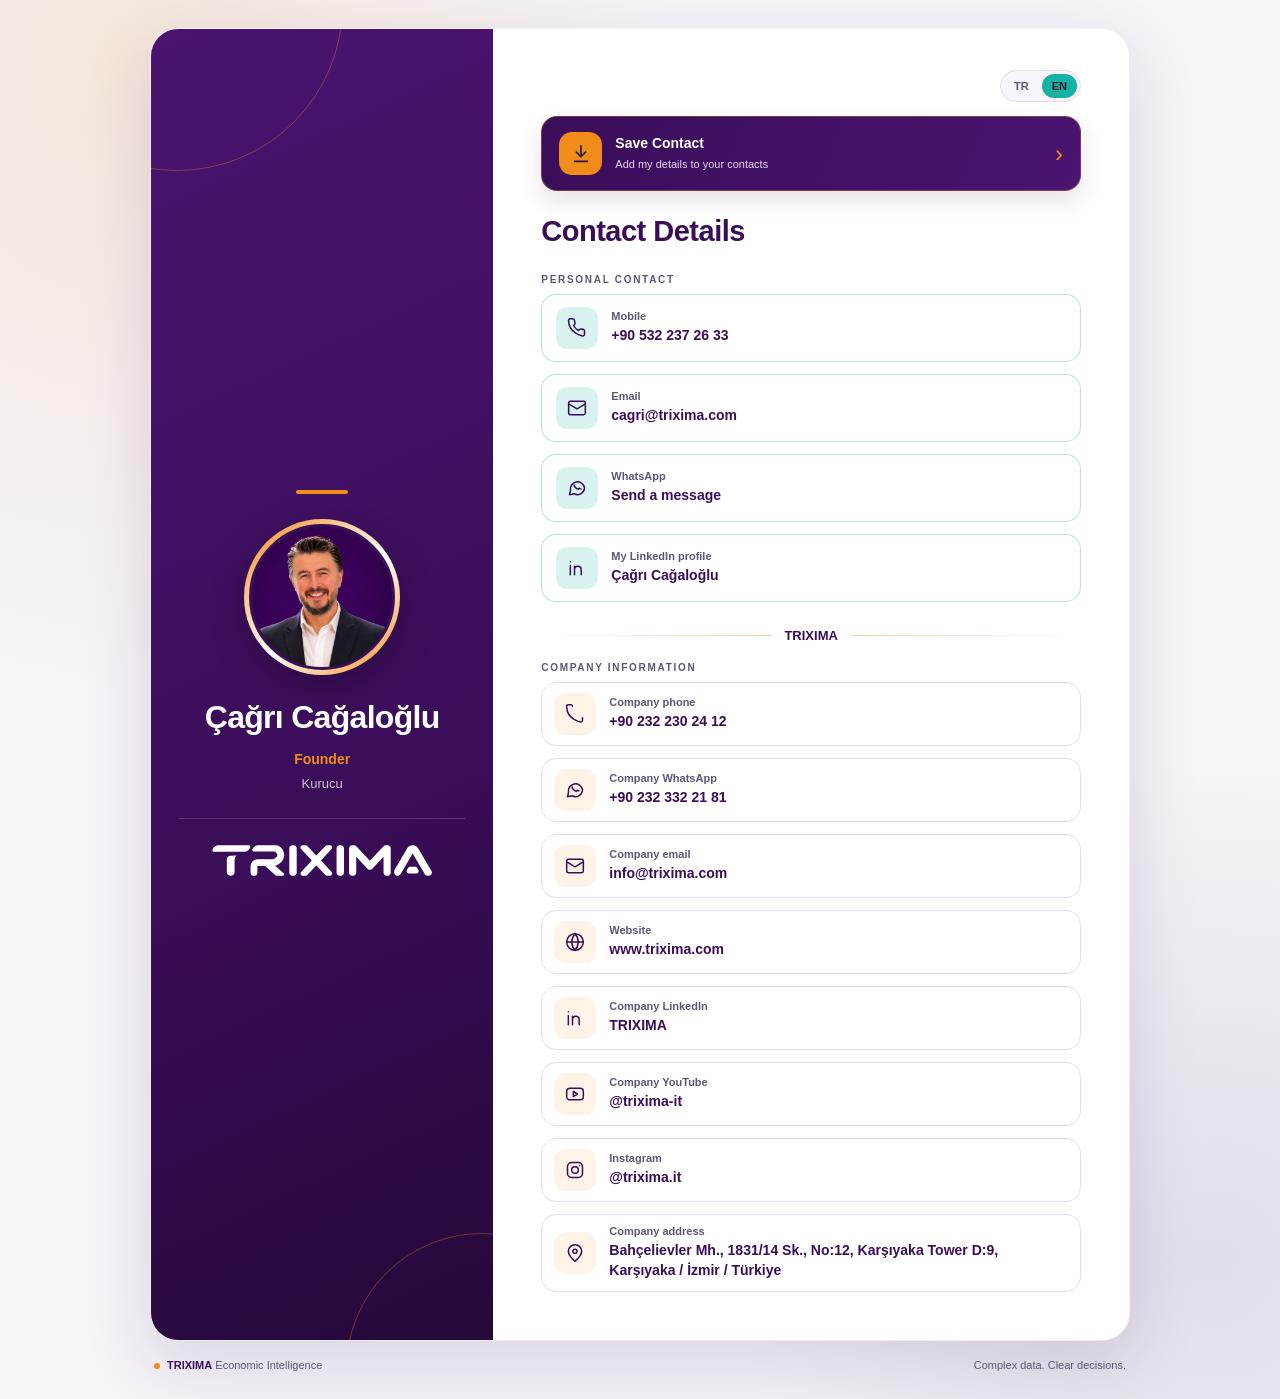
==== commit 4a97d32e: "Use brand teal for language switch and personal contact cards on /cc Co-Authored-By: Claude Sonnet 5" ====
--- a/cc/index.html
+++ b/cc/index.html
@@ -16,13 +16,14 @@
 .profile:before,.profile:after{content:"";position:absolute;border:1px solid rgba(242,140,24,.34);border-radius:50%;z-index:-1}.profile:before{width:330px;height:330px;top:-190px;left:-140px}.profile:after{width:270px;height:270px;bottom:-165px;right:-125px}
 .accent{width:52px;height:4px;border-radius:9px;background:var(--orange);margin:0 auto 25px}.portrait-wrap{width:156px;height:156px;padding:5px;border-radius:50%;background:linear-gradient(140deg,#F28C18,#fff 55%,#F28C18);box-shadow:0 12px 34px #0004;margin-bottom:24px}.portrait{background-image:url(/assets/cc.jpg)!important;background-position:center;background-size:cover;background-repeat:no-repeat;-webkit-user-select:none;user-select:none;-webkit-touch-callout:none;pointer-events:none;width:100%;height:100%;display:block;object-fit:cover;border-radius:50%;border:3px solid var(--purple);background-color:#E2DEEC}
 h1{margin:0;font-size:clamp(25px,3vw,32px);line-height:1.15;letter-spacing:-.7px;font-weight:750}.role{margin:13px 0 4px;color:#F28C18;font-size:14px;font-weight:700;line-height:1.5}.role-tr{margin:0;color:#ffffffbf;font-size:13px;line-height:1.5}.company{margin-top:25px;padding-top:19px;border-top:1px solid #ffffff2b;width:100%}.brand-logo{display:block;width:min(100%,235px);height:auto;max-height:66px;object-fit:contain;margin:0 auto 8px}
-.details{padding:clamp(26px,4.2vw,48px);display:flex;flex-direction:column;justify-content:center;position:relative}.topbar{display:flex;justify-content:flex-end;align-items:center;margin:-7px 0 14px}.lang-switch{display:inline-flex;align-items:center;gap:3px;padding:3px;border:1px solid #E2DEEC;border-radius:999px;background:#F7F5FA}.lang-switch button{border:0;border-radius:999px;padding:6px 10px;background:transparent;color:#5A5775;font-size:11px;font-weight:800;cursor:pointer}.lang-switch button[aria-pressed="true"]{background:#3A0D59;color:#fff}.save-card{display:flex;align-items:center;gap:13px;width:100%;margin:0 0 24px;padding:15px 17px;border:1px solid #F28C1855;border-radius:16px;background:linear-gradient(110deg,#3A0D59,#4A1470);color:#fff;text-decoration:none;box-shadow:0 10px 25px #3A0D5920;transition:transform .18s,box-shadow .18s}.save-card:hover{transform:translateY(-2px);box-shadow:0 14px 30px #3A0D592e}.save-icon{width:43px;height:43px;flex:0 0 43px;border-radius:13px;display:grid;place-items:center;background:#F28C18;color:#211A2E}.save-icon svg{width:22px;height:22px;fill:none;stroke:currentColor;stroke-width:1.8;stroke-linecap:round;stroke-linejoin:round}.save-copy{flex:1;min-width:0;display:flex;flex-direction:column;align-items:flex-start;gap:4px}.save-title{display:block;font-size:14px;font-weight:800;line-height:1.35}.save-subtitle{display:block;margin-top:0;font-size:11px;color:#E4D6F2;line-height:1.4}.save-arrow{font-size:24px;color:#F28C18}.eyebrow{color:#3A0D59;font-size:11px;font-weight:800;letter-spacing:2px;text-transform:uppercase;margin:0 0 10px}h2{color:var(--purple);margin:0 0 24px;font-size:clamp(22px,2.7vw,29px);letter-spacing:-.5px}
+.details{padding:clamp(26px,4.2vw,48px);display:flex;flex-direction:column;justify-content:center;position:relative}.topbar{display:flex;justify-content:flex-end;align-items:center;margin:-7px 0 14px}.lang-switch{display:inline-flex;align-items:center;gap:3px;padding:3px;border:1px solid #E2DEEC;border-radius:999px;background:#F7F5FA}.lang-switch button{border:0;border-radius:999px;padding:6px 10px;background:transparent;color:#5A5775;font-size:11px;font-weight:800;cursor:pointer}.lang-switch button[aria-pressed="true"]{background:#19B0A4;color:#211A2E}.save-card{display:flex;align-items:center;gap:13px;width:100%;margin:0 0 24px;padding:15px 17px;border:1px solid #F28C1855;border-radius:16px;background:linear-gradient(110deg,#3A0D59,#4A1470);color:#fff;text-decoration:none;box-shadow:0 10px 25px #3A0D5920;transition:transform .18s,box-shadow .18s}.save-card:hover{transform:translateY(-2px);box-shadow:0 14px 30px #3A0D592e}.save-icon{width:43px;height:43px;flex:0 0 43px;border-radius:13px;display:grid;place-items:center;background:#F28C18;color:#211A2E}.save-icon svg{width:22px;height:22px;fill:none;stroke:currentColor;stroke-width:1.8;stroke-linecap:round;stroke-linejoin:round}.save-copy{flex:1;min-width:0;display:flex;flex-direction:column;align-items:flex-start;gap:4px}.save-title{display:block;font-size:14px;font-weight:800;line-height:1.35}.save-subtitle{display:block;margin-top:0;font-size:11px;color:#E4D6F2;line-height:1.4}.save-arrow{font-size:24px;color:#F28C18}.eyebrow{color:#3A0D59;font-size:11px;font-weight:800;letter-spacing:2px;text-transform:uppercase;margin:0 0 10px}h2{color:var(--purple);margin:0 0 24px;font-size:clamp(22px,2.7vw,29px);letter-spacing:-.5px}
 .section-kicker{margin:2px 0 9px;color:#5A5775;font-size:10px;font-weight:800;letter-spacing:1.7px;text-transform:uppercase}.company-divider{display:flex;align-items:center;gap:12px;margin:26px 0 17px;color:#3A0D59;font-size:13px;font-weight:800}.company-divider span{height:1px;flex:1;background:linear-gradient(90deg,transparent,#F28C1866)}.company-divider span:last-child{background:linear-gradient(90deg,#F28C1866,transparent)}.company-list .contact{padding:10px 12px}.contact-list{display:grid;gap:12px}.contact{display:grid;grid-template-columns:42px 1fr;gap:13px;align-items:center;padding:12px 14px;border:1px solid var(--line);border-radius:15px;text-decoration:none;min-width:0;transition:border-color .18s,transform .18s,background .18s;background:#fff}.contact:hover{border-color:#F28C1899;background:#FFFBF6;transform:translateY(-1px)}
 .icon{width:42px;height:42px;border-radius:12px;display:grid;place-items:center;color:#3A0D59;background:#F28C181a}.icon svg{width:20px;height:20px;fill:none;stroke:currentColor;stroke-width:1.8;stroke-linecap:round;stroke-linejoin:round}.label{display:block;margin-bottom:3px;color:var(--muted);font-size:11px;font-weight:650}.value{display:block;color:var(--purple);font-size:14px;font-weight:650;line-height:1.45;overflow-wrap:anywhere}
 .actions{display:grid;grid-template-columns:1fr 1fr;gap:11px;margin-top:20px}.single-action{grid-template-columns:minmax(0,260px);justify-content:start}.single-action .btn{width:100%}.btn{min-height:48px;display:inline-flex;align-items:center;justify-content:center;gap:9px;border-radius:13px;padding:12px 15px;text-decoration:none;text-align:center;font-size:13px;font-weight:750;border:1px solid var(--purple);transition:transform .18s,box-shadow .18s}.btn:hover{transform:translateY(-1px);box-shadow:0 8px 18px #3A0D591f}.primary{color:#fff;background:var(--purple)}.secondary{color:var(--purple);background:#fff}.btn svg{width:17px;height:17px;fill:none;stroke:currentColor;stroke-width:1.8;stroke-linecap:round;stroke-linejoin:round}.foot{display:flex;justify-content:space-between;align-items:center;gap:12px;padding:18px 4px 0;color:#5A5775;font-size:11px}.foot strong{color:var(--purple)}.dot{display:inline-block;width:6px;height:6px;background:var(--orange);border-radius:50%;margin-right:7px;vertical-align:middle}
 @media print{body{display:none}}
 @media(max-width:680px){body{padding:14px 10px;align-items:flex-start}.card{grid-template-columns:1fr;border-radius:22px}.profile{padding:30px 24px 27px}.accent{margin-bottom:20px}.portrait-wrap{width:132px;height:132px;margin-bottom:18px}.company{max-width:330px;margin-top:19px;padding-top:15px}.details{padding:22px 20px 24px}.topbar{margin:0 0 12px}.save-card{margin-bottom:22px;padding:13px 14px}h2{margin-bottom:18px}.contact-list{gap:9px}.contact{padding:10px 11px;grid-template-columns:39px 1fr;gap:11px}.icon{width:39px;height:39px;border-radius:11px}.value{font-size:13px}.actions{grid-template-columns:1fr}.single-action{grid-template-columns:1fr}.company-divider{margin:22px 0 15px}.foot{padding:14px 3px 0;flex-direction:column;align-items:flex-start}}
 @media(prefers-reduced-motion:reduce){*{scroll-behavior:auto!important;transition:none!important}}
+.personal .icon{background:#19B0A42b;color:#3A0D59}.personal .contact:hover{border-color:#19B0A4;background:#F4FBFA}.personal .contact{border-color:#19B0A455}
 </style>
 </head>
 <body>
@@ -41,7 +42,7 @@
 <a class="save-card" href="/assets/cc.vcf" download="cc.vcf"><span class="save-icon"><svg viewBox="0 0 24 24" aria-hidden="true"><path d="M12 3v12m-5-5 5 5 5-5M5 20h14"/></svg></span><span class="save-copy"><span class="save-title" data-i18n="saveTitle">Kişiyi Kaydet</span><span class="save-subtitle" data-i18n="saveSubtitle">İletişim bilgilerini rehberine ekle</span></span><span class="save-arrow" aria-hidden="true">›</span></a>
 <h2 data-i18n="contactHeading">İletişim Bilgilerim</h2>
 <div class="section-kicker" data-i18n="personalSection">Kişisel iletişim</div>
-<div class="contact-list">
+<div class="contact-list personal">
 <a class="contact" href="tel:+905322372633"><span class="icon"><svg viewBox="0 0 24 24"><path d="M21 16.5v3a2 2 0 0 1-2.2 2A19.8 19.8 0 0 1 10.2 18a19.4 19.4 0 0 1-6-6A19.8 19.8 0 0 1 1.9 3.2 2 2 0 0 1 3.9 1h3a2 2 0 0 1 2 1.7c.1 1 .4 2 .7 2.9a2 2 0 0 1-.5 2.1L7.8 9a16 16 0 0 0 6 6l1.3-1.3a2 2 0 0 1 2.1-.5c.9.3 1.9.6 2.9.7a2 2 0 0 1 .9 2.6Z"/></svg></span><span><span class="label" data-i18n="mobile">Cep telefonu</span><span class="value">+90 532 237 26 33</span></span></a>
 <a class="contact" href="mailto:cagri@trixima.com"><span class="icon"><svg viewBox="0 0 24 24"><rect x="2" y="4" width="20" height="16" rx="2"/><path d="m22 7-10 6L2 7"/></svg></span><span><span class="label" data-i18n="email">E-posta</span><span class="value">cagri@trixima.com</span></span></a>
 <a class="contact" href="https://wa.me/905322372633" target="_blank" rel="noopener noreferrer"><span class="icon"><svg viewBox="0 0 24 24"><path d="M21 11.5a8.4 8.4 0 0 1-12.4 7.4L3 20l1.2-5.2A8.5 8.5 0 1 1 21 11.5Z"/><path d="M8.5 8.5c.6 2.5 2.5 4.4 5 5l1.2-1.2 2 .8"/></svg></span><span><span class="label" data-i18n="whatsapp">WhatsApp</span><span class="value" data-i18n="whatsappValue">Mesaj gönder</span></span></a>
